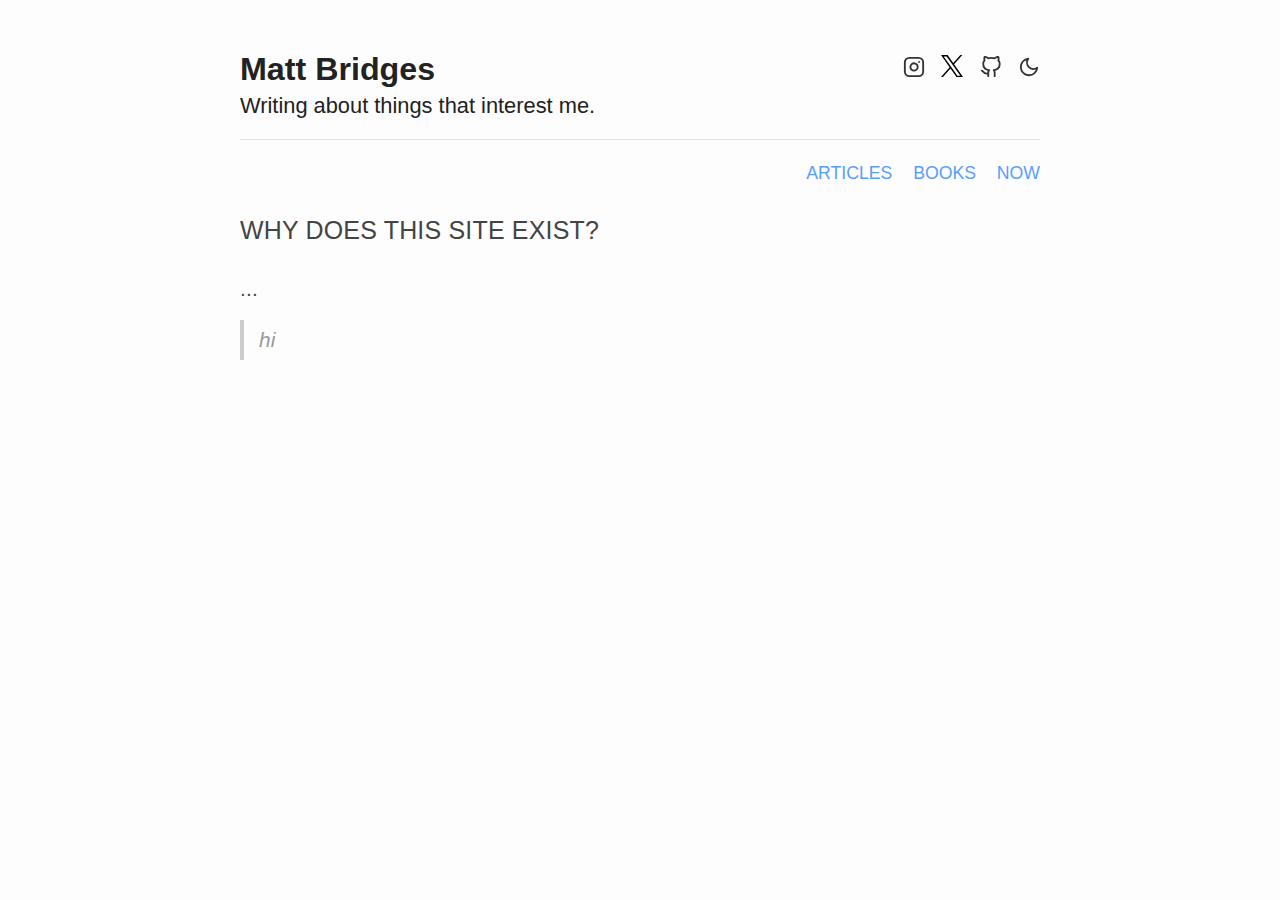
==== articles/why-does-this-site-exist/index.html @ afa7470a "rough site structure" ====
<!DOCTYPE html>
<html lang="en">
  <head>
    <meta charset="utf-8" />
    <title>Matt Bridges</title>
    <meta name="description" content="Observations of a platform engineer" />
    <meta name="viewport" content="width=device-width, initial-scale=1" />

    <link rel="shortcut icon" href="/assets/images/favicon/favicon-32x32.png" />
    <link
      rel="alternate"
      type="application/rss+xml"
      href="/rss.xml"
      title="RSS Feed"
    />

    <link rel="stylesheet" type="text/css" href="/assets/css/index.css" />

    <link
      rel="apple-touch-icon"
      sizes="180x180"
      href="/assets/images/favicon/apple-touch-icon.png"
    />
    <link
      rel="icon"
      type="image/png"
      sizes="32x32"
      href="/assets/images/favicon/favicon-32x32.png"
    />
    <link
      rel="icon"
      type="image/png"
      sizes="16x16"
      href="/assets/images/favicon/favicon-16x16.png"
    />
    <link rel="manifest" href="/assets/images/favicon/site.webmanifest" />

    <meta property="og:url" content="https://indigo-mesa.com" />
    <meta property="og:type" content="website" />
    <meta property="og:title" content="Matt Bridges" />
    <meta
      property="og:description"
      content="Observations of a platform engineer"
    />
    <!-- TODO: I think google immage assist -->
    <!-- <meta
      property="og:image"
      content="https://indigo-mesa.com/assets/images/og/home.jpg"
    /> -->

    <meta name="twitter:card" content="summary" />
    <meta name="twitter:site" content="@EatsIndigo" />
    <meta name="twitter:creator" content="@EatsIndigo" />
  </head>

  <body>
    <script src="/assets/js/lib.js"></script>
    <script src="/assets/js/dark-mode.js"></script>

    <div class="container">
      <header>
        <section class="bio">
          <a href="/index.html">
            <h1>Matt Bridges</h1>
          </a>

          <h2>Writing about things that interest me.</h2>
        </section>

        <!-- START:LINKS -->

        <section class="links">
          <a
            href="https://www.instagram.com/eatsindigo/"
            aria-label="Instagram"
          >
            <svg
              xmlns="http://www.w3.org/2000/svg"
              width="22"
              height="22"
              viewBox="0 0 24 24"
              fill="none"
              stroke="#333"
              stroke-width="2"
              stroke-linecap="round"
              stroke-linejoin="round"
            >
              <rect x="2" y="2" width="20" height="20" rx="5" ry="5"></rect>
              <path d="M16 11.37A4 4 0 1 1 12.63 8 4 4 0 0 1 16 11.37z"></path>
              <line x1="17.5" y1="6.5" x2="17.51" y2="6.5"></line>
            </svg>
          </a>

          <a href="https://x.com/EatsIndigo" aria-label="X">
            <svg
              xmlns="http://www.w3.org/2000/svg"
              xmlns:xlink="http://www.w3.org/1999/xlink"
              version="1.1"
              id="Layer_1"
              width="24px"
              height="24px"
              viewBox="0 0 24 24"
              style="enable-background: new 0 0 24 24"
              xml:space="preserve"
            >
              <path
                d="M14.095479,10.316482L22.286354,1h-1.940718l-7.115352,8.087682L7.551414,1H1l8.589488,12.231093L1,23h1.940717  l7.509372-8.542861L16.448587,23H23L14.095479,10.316482z M11.436522,13.338465l-0.871624-1.218704l-6.924311-9.68815h2.981339  l5.58978,7.82155l0.867949,1.218704l7.26506,10.166271h-2.981339L11.436522,13.338465z"
              />
            </svg>
          </a>

          <a href="https://github.com/itsindigo" aria-label="GitHub">
            <svg
              xmlns="http://www.w3.org/2000/svg"
              width="22"
              height="22"
              viewBox="0 0 24 24"
              fill="none"
              stroke="#333"
              stroke-width="2"
              stroke-linecap="round"
              stroke-linejoin="round"
            >
              <path
                d="M9 19c-5 1.5-5-2.5-7-3m14 6v-3.87a3.37 3.37 0 0 0-.94-2.61c3.14-.35 6.44-1.54 6.44-7A5.44 5.44 0 0 0 20 4.77 5.07 5.07 0 0 0 19.91 1S18.73.65 16 2.48a13.38 13.38 0 0 0-7 0C6.27.65 5.09 1 5.09 1A5.07 5.07 0 0 0 5 4.77a5.44 5.44 0 0 0-1.5 3.78c0 5.42 3.3 6.61 6.44 7A3.37 3.37 0 0 0 9 18.13V22"
              ></path>
            </svg>
          </a>

          <a href="#" class="dark-mode" aria-label="Dark mode">
            <svg
              xmlns="http://www.w3.org/2000/svg"
              width="22"
              height="22"
              viewBox="0 0 24 24"
              fill="none"
              stroke="#333"
              stroke-width="2"
              stroke-linecap="round"
              stroke-linejoin="round"
              class="feather feather-moon"
            >
              <path d="M21 12.79A9 9 0 1 1 11.21 3 7 7 0 0 0 21 12.79z"></path>
            </svg>
          </a>
        </section>

        <!-- END:LINKS -->
      </header>

      <nav>
        <a href="/pages/articles/index.html">Articles</a>
        <a href="/pages/books/index.html">Books</a>
        <a href="/pages/now/index.html">Now</a>
      </nav>

      <article>
        <h3>Why does this site exist?</h3>

        <p>...</p>

        <blockquote>hi</blockquote>
      </article>
    </div>
  </body>
</html>
---- assets/css/index.css ----
*,
*::before,
*::after {
  box-sizing: border-box;
}

ul[class],
ol[class] {
  padding: 0;
}

body,
h1,
h2,
h3,
h4,
p,
ul[class],
ol[class],
li,
figure,
figcaption,
blockquote,
dl,
dd {
  margin: 0;
}

html {
  font-size: 65%;
  -webkit-text-size-adjust: 100%;
}

body {
  min-height: 100vh;
  scroll-behavior: smooth;
  line-height: 1.2;
  -webkit-font-smoothing: antialiased;
  background: #fdfdfd;
}

ul[class],
ol[class] {
  list-style: none;
}

a:not([class]) {
  text-decoration-skip-ink: auto;
}

img {
  max-width: 100%;
}

article > * + * {
  margin-top: 1.4em;
}

input,
button,
textarea,
select {
  font: inherit;
}

::selection {
  background: #57aeff99;
  color: #222;
}

::-moz-selection {
  background: #57aeff99;
  color: #222;
}

body {
  padding: 30px 50px;
  font-family:
    -apple-system,
    BlinkMacSystemFont,
    Roboto,
    Helvetica Neue,
    Arial,
    Noto Sans,
    sans-serif;
  font-size: 2rem;
  color: #222;
}

a {
  text-decoration: none;
  color: #579eff;
}

.container {
  max-width: 800px;
  min-width: 300px;
  margin: 0 auto;
}

h1 {
  font-size: 3.1rem;
  font-weight: 600;
}

h2 {
  margin-top: 3px;
  font-size: 2.1rem;
  line-height: 2.6rem;
  font-weight: 300;
}

h3 {
  text-transform: uppercase;
  font-size: 2.4rem;
  font-weight: 500;
  margin-bottom: 20px;
}

h4 {
  font-size: 2rem;
  font-weight: 600;
  margin-bottom: 20px;
}

h3.main {
  text-transform: none;
}

header {
  margin-top: 20px;
  display: flex;
  justify-content: space-between;
  align-items: flex-start;
  flex-wrap: wrap;
  padding-bottom: 20px;
  margin-bottom: 20px;
  border-bottom: solid 1px #e0e0e0;
}

header .bio a {
  color: #222;
}

header .links {
  padding-top: 4px;
}

header .links a {
  margin-left: 10px;
}

header .links a svg:hover {
  stroke: #30a0ff;
}

header .links a svg:hover .masto,
header .links a svg:hover .yt {
  fill: #30a0ff;
}

nav {
  text-align: right;
  margin-bottom: 30px;
}

nav a {
  display: inline-block;
  font-size: 1.7rem;
  text-transform: uppercase;
  font-weight: 500;
  margin-left: 15px;
}

.profile {
  display: flex;
  gap: 20px;
  margin-top: -40px;
  margin-bottom: 25px;
}

.profile img {
  width: 100px;
  border: solid 2px #eee;
  border-radius: 50%;
  box-shadow: 0px 0px 10px #f0f0f0;
}

.dark .profile img {
  border: solid 2px #111;
  box-shadow: 0px 0px 10px #0b0a0d;
}

.info {
  display: flex;
  flex-direction: column;
  gap: 20px;
  margin-bottom: 20px;
}

.info section .title {
  font-size: 26px;
  font-weight: 300;
  margin-bottom: 20px;
}

.info section .item {
  font-size: 18px;
  display: flex;
  gap: 10px;
  margin-left: 20px;
  margin-bottom: 12px;
}

.info section .item:last-child {
  margin-bottom: 0;
}

article {
  font-size: 2rem;
  font-weight: 400;
  line-height: 2.9rem;
  letter-spacing: 0.2px;
  color: #444;
}

code {
  font-family: monospace;
  background: #f0f0f0;
  border: solid 1px #eee;
  padding: 3px 5px;
  border-radius: 5px;
}

blockquote {
  background: transparent;
  border-left: 4px solid #ccc;
  margin: 1.5rem 0;
  padding: 0.5rem 15px;
  font-style: italic;
  color: #999;
}

ul {
  list-style: none;
  padding: 5px 0 0 0;
  margin: 0;
}

li {
  margin-top: 1.8rem;
  margin-left: 2.5em;
  position: relative;
}

li::before {
  content: "•";
  color: #ccc;
  font-size: 3rem;
  left: -2rem;
  top: -0.24rem;
  position: absolute;
}

p.esperanto-text {
  background-image: url("/assets/images/flags/eo.png");
  background-repeat: no-repeat;
  background-position: left 6px;
  background-size: 25px;
  padding-left: 37px;
}

p.english-text {
  background-image: url("/assets/images/flags/en.png");
  background-repeat: no-repeat;
  background-position: left 6px;
  background-size: 25px;
  padding-left: 37px;
}

p.english-text.center,
p.esperanto-text.center {
  background-position: left center;
  background-size: 20px;
  padding-left: 32px;
}

p.english-text.closer,
p.esperanto-text.closer {
  margin-top: 0;
}

.green-left-border {
  border-left: solid 3px #4bd44bac;
  padding-left: 15px;
  padding: 3px 0 0 15px;
}

.green-left-border p {
  margin-top: 1.4em;
}

.green-left-border p:first-child {
  margin-top: 0;
}

.article-link {
  display: flex;
  color: #444;
  margin-top: 3rem;
}

.article-link:nth-of-type(1) {
  margin-top: 0;
}

.article-link .time {
  padding: 8px;
  background: #f9f9f9;
  border: solid 2px #eee;
  border-radius: 8px;
  color: #666;
  min-width: 65px;
  text-align: center;
  line-height: 1.5;
}

.article-link .time .month {
  font-size: 1.7rem;
  text-transform: uppercase;
}

.article-link .time .year {
  font-size: 1.5rem;
}

.article-link .details {
  margin-left: 20px;
  max-width: 75%;
}

.article-link .details .title {
  font-weight: 600;
  text-transform: uppercase;
  font-size: 1.9rem;
}

.article-link .details .summary {
  margin-top: 5px;
  font-size: 1.8rem;
  line-height: 2.8rem;
  color: #666;
}

.video-container {
  height: 0px;
  padding-top: 0px;
  padding-bottom: 56.2%;
  position: relative;
  overflow: hidden;
  margin-bottom: 15px;
}

.conversation {
  position: relative;
  border: solid 1px #ddd;
  margin-bottom: 20px;
  border-radius: 10px;
}

.dark ::selection {
  background: #57aeff;
  color: #222;
}

.dark ::-moz-selection {
  background: #57aeff;
  color: #222;
}

.dark a {
  color: #57aeff;
}

.dark .conversation {
  border-color: #555;
}

.conversation .info {
  background: #cff8cb;
  color: #367431;
  padding: 15px;
  margin: 10px;
  line-height: 2.5rem;
  border-radius: 10px;
}

.dark .conversation .info {
  background: #444;
  color: #ccc;
}

.conversation .messages {
  padding: 10px 0;
}

.conversation .messages .message {
  position: relative;
  margin: 10px 10px 20px 80px;
}

.conversation .messages .message:last-child {
  margin-bottom: 10px;
}

.conversation .messages .message img {
  position: absolute;
  width: 60px;
  height: 60px;
  top: 0;
  left: -70px;
  bottom: 0;
}

.conversation .messages .message .lines {
  display: inline-block;
  padding: 5px 10px;
  min-height: 50px;
  background: #f6f6f6;
  border-radius: 10px;
}

.dark .conversation .messages .message .lines {
  background: #444;
  color: #fff;
}

.conversation .messages .message .lines div {
  background-repeat: no-repeat;
  background-size: 20px;
  background-position: center left;
  padding: 5px 10px 5px 26px;
  line-height: 20px;
}

.conversation .messages .message .lines .eo {
  background-image: url("/assets/by-post/fzt/eo.png");
}

.conversation .messages .message .lines .en {
  background-image: url("/assets/by-post/fzt/en.png");
}

.conversation .input {
  border-top: solid 1px #ddd;
  padding: 5px;
}

.dark .conversation .input {
  border-color: #555;
}

.conversation .input .buttons {
  user-select: none;
  -webkit-tap-highlight-color: transparent;
}

.conversation .input .buttons .button {
  background: #eee;
  border: solid 2px #eee;
  border-radius: 10px;
  margin: 5px;
  padding: 10px;
  display: inline-block;
  min-width: 40px;
  text-align: center;
  user-select: none;
  -webkit-tap-highlight-color: transparent;
}

.dark .conversation .input .buttons .button {
  border-color: #555;
  background: #444;
  color: #fff;
}

.conversation .input .buttons .button.selected {
  opacity: 0.4;
}

.conversation .input .buttons .button.selected:hover {
  opacity: 0.4;
  background: #eee;
  border: solid 2px #eee;
  cursor: default;
}

.dark .conversation .input .buttons .button.selected:hover {
  border-color: #555;
  background: #444;
}

.conversation .input .buttons .button:hover {
  background: #ddd;
  border: solid 2px #ccc;
  cursor: pointer;
}

.dark .conversation .input .buttons .button:hover {
  border-color: #666;
  background: #555;
}

.conversation .input .mistake {
  border: solid 2px #f7ada7;
  padding: 10px;
  margin: 5px 5px 15px 5px;
  line-height: 3rem;
  border-radius: 10px;
  text-align: center;
  color: #ce766d;
  display: none;
}

.dark .conversation .input .mistake {
  border: solid 2px #f78d87;
  color: #ee766d;
}

.conversation .input .mistake b {
  font-weight: 900;
}

.conversation .input .skip {
  display: block;
  margin: 10px 0;
  text-align: center;
  user-select: none;
  -webkit-tap-highlight-color: transparent;
}

.conversation .input .complete {
  font-weight: 900;
  text-align: center;
  padding: 15px 0;
  line-height: 24px;
  display: none;
}

.dark .conversation .input .complete {
  color: #fff;
}

.conversation .clap {
  padding: 50px;
  font-size: 100px;
  line-height: 100px;
  border-radius: 50%;
  background: rgba(0, 0, 0, 0.2);
  position: absolute;
  width: 200px;
  height: 200px;
  margin: auto;
  position: absolute;
  top: 0;
  left: 0;
  bottom: 0;
  right: 0;
  display: none;
}

.message-template {
  display: none;
}

.code-block {
  background: #222;
  color: #fff;
  font-family: monospace;
  padding: 10px;
}

.dark .code-block {
  background: #3a3a3a;
}

.date {
  background-image: url("/assets/images/general/time.svg");
  background-repeat: no-repeat;
  background-size: 18px;
  background-position: left center;
  padding-left: 23px;
  color: #999;
  font-size: 17px;
}

.past-now-entries {
  margin-top: 30px;
  padding-top: 30px;
  border-top: solid 1px #ddd;
}

.dark .past-now-entries {
  border-top: solid 1px #444;
}

.past-now-entries .label {
  text-transform: uppercase;
  color: #999;
  font-size: 15px;
}

.past-now-entries .entries {
  display: flex;
  flex-wrap: wrap;
  margin-top: 15px;
  gap: 15px;
}

.past-now-entries .entries a {
  border: solid 1px #ddd;
  border-radius: 8px;
  text-transform: uppercase;
  font-size: 15px;
  padding: 4px 7px;
  white-space: nowrap;
}

.dark .past-now-entries .entries a {
  border: solid 1px #444;
}

.tags {
  display: flex;
  flex-wrap: wrap;
}

.tags a {
  color: #666;
  background: #f8f8f8;
  border: solid 1.5px #ddd;
  border-radius: 5px;
  padding: 3px 7px;
  margin: 0 8px 8px 0;
  text-transform: uppercase;
  font-size: 1.4rem;
  line-height: 2rem;
}

.dark .tags a {
  border-color: #555;
  background: rgb(36, 41, 46);
  color: #eee;
}

.tags a:hover,
.tags a.active {
  border: solid 1.5px #30a0ff;
  color: #30a0ff;
}

.dark .tags a:hover,
.dark .tags a.active {
  border: solid 1.5px #30a0ff;
  color: #30a0ff;
}

.books {
  display: flex;
  flex-wrap: wrap;
}

.books a {
  margin: 0 28px 28px 0;
}

.books a img {
  width: 170px;
  height: 246px;
}

/* --- dark mode --- */

.dark {
  background: #222;
  background: rgb(15, 20, 25);
  color: #fff;
}

.dark header {
  border-color: rgb(33, 40, 47);
}

.dark h1,
.dark h2,
.dark h3,
.dark h4 {
  color: #f9f9f9;
}

.dark .typewriter .greetings h3 {
  border-left-color: #fff;
  border-right-color: #fff;
}

.dark .typewriter .greetings h3.hebrew {
  animation:
    typing 0.5s steps(4, end),
    blink-caret-dark 0.7s step-end infinite;
}

.dark .typewriter .greetings h3.esperanto {
  animation:
    typing 0.5s steps(7, end),
    blink-caret-dark 0.7s step-end infinite;
}

.dark .typewriter .greetings h3.german {
  animation:
    typing 0.5s steps(5, end),
    blink-caret-dark 0.7s step-end infinite;
}

.dark .typewriter .greetings h3.spanish {
  animation:
    typing 0.5s steps(4, end),
    blink-caret-dark 0.7s step-end infinite;
}

.dark .typewriter .greetings h3.english {
  animation:
    typing 0.5s steps(5, end),
    blink-caret-dark 0.7s step-end infinite;
}

.dark .article-link {
  color: #fff;
}

.dark .article-link .time {
  background: rgb(20, 25, 30);
  border: solid 2px rgb(33, 40, 47);
  color: #bbb;
}

.dark .article-link .summary {
  color: #bbb;
}

.dark svg {
  stroke: #fff;
  fill: none;
}

svg .masto,
svg .yt {
  fill: #333;
}

.dark svg .masto,
.dark svg .yt {
  fill: #fff;
}

.dark p {
  color: #f0f0f0;
}

.dark li {
  color: #f0f0f0;
}

.dark code {
  background: #444;
  border-color: #555;
}

.dark blockquote {
  background: transparent;
  border-color: #4c4c4c;
  color: #999;
  font-style: italic;
}

.projects {
  display: flex;
  flex-direction: row;
  flex-wrap: wrap;
  align-items: stretch;
  justify-content: space-between;
}

.projects .project {
  background: #f9f9f9;
  border: solid 2px #eee;
  border-radius: 8px;
  margin-bottom: 4%;
  min-width: 280px;
  width: 48%;
  padding-bottom: 15px;
  color: #222;
}

.dark .projects .project {
  background: rgb(23, 28, 33);
  border-color: rgb(33, 40, 47);
  color: #fff;
}

.projects .project h4 {
  font-weight: 500;
  font-size: 2rem;
  padding: 20px 20px 0 20px;
  text-align: center;
  color: #444;
}

.dark .projects .project h4 {
  color: #fff;
}

.projects .project .image {
  margin: 0 auto 20px auto;
  line-height: 0;
  overflow: hidden;
}

.projects .project .image img {
  width: 100%;
  height: 100%;
}

.projects .project p {
  padding: 0 30px;
  font-size: 1.6rem;
  line-height: 2.4rem;
  text-align: center;
}

.projects .project .tags {
  margin-top: 10px;
  display: flex;
  flex-wrap: wrap;
  justify-content: center;
  align-items: center;
}

.projects .project .tags span {
  font-size: 1rem;
  line-height: 1.5rem;
  text-transform: uppercase;
  background: #eee;
  border: solid 1.5px #ddd;
  border-radius: 4px;
  padding: 3px 5px;
  margin: 5px;
  letter-spacing: 0.05rem;
}

.dark .projects .project .tags span {
  border-color: rgb(44, 53, 62);
  background: rgb(36, 41, 46);
  color: #fff;
}

.toast {
  position: fixed;
  right: 20px;
  display: inline-flex;
  flex-direction: row;
  align-items: center;
  gap: 3px;
  background: #f2f2f2;
  border: solid 2px #eaeaea;
  color: #222;
  white-space: nowrap;
  padding: 10px 12px;
  font-size: 16px;
  border-radius: 6px;
  opacity: 0;
}

.toast.show {
  animation: toast-in 250ms cubic-bezier(0.25, 0.5, 0.25, 1.5) forwards;
}

.toast.hide {
  animation: toast-out 250ms ease-out forwards;
}

.toast svg {
  width: 22px;
  stroke: #222;
}

@keyframes toast-in {
  from {
    opacity: 0.3;
    bottom: 0;
  }

  to {
    opacity: 1;
    bottom: 20px;
  }
}

@keyframes toast-out {
  from {
    opacity: 1;
    bottom: 20px;
  }

  to {
    opacity: 0;
    bottom: 0px;
  }
}

.dark .toast {
  color: #fff;
  background: rgb(25, 30, 35);
  border: solid 2px rgb(32, 37, 42);
}

.dark .toast svg {
  stroke: #fff;
}

@media screen and (max-width: 600px) {
  .projects .project {
    margin-bottom: 4%;
    min-width: 280px;
    width: 98%;
  }
}

@media screen and (max-width: 750px) {
  body {
    padding: 30px 20px;
  }

  header {
    display: flex;
    justify-content: left;
  }

  header .bio {
    text-align: center;
    width: 100%;
  }

  header .links {
    display: flex;
    align-items: center;
    justify-content: center;
    flex: 1;
    margin-top: 20px;
  }

  header .links a {
    margin: 0 10px;
  }

  header h2 {
    margin-top: 2px;
  }

  nav {
    text-align: center;
    padding-bottom: 15px;
    margin-bottom: 20px;
    border-bottom: solid 1px #e0e0e0;
  }

  .profile {
    margin-top: 0;
    padding-top: 10px;
  }

  .dark nav {
    border-bottom: solid 1px #303030;
    border-bottom: solid 1px rgb(33, 40, 47);
  }

  nav a {
    margin: 0 8px 8px 8px;
  }

  .tags {
    justify-content: left;
  }

  .books {
    justify-content: center;
  }
}
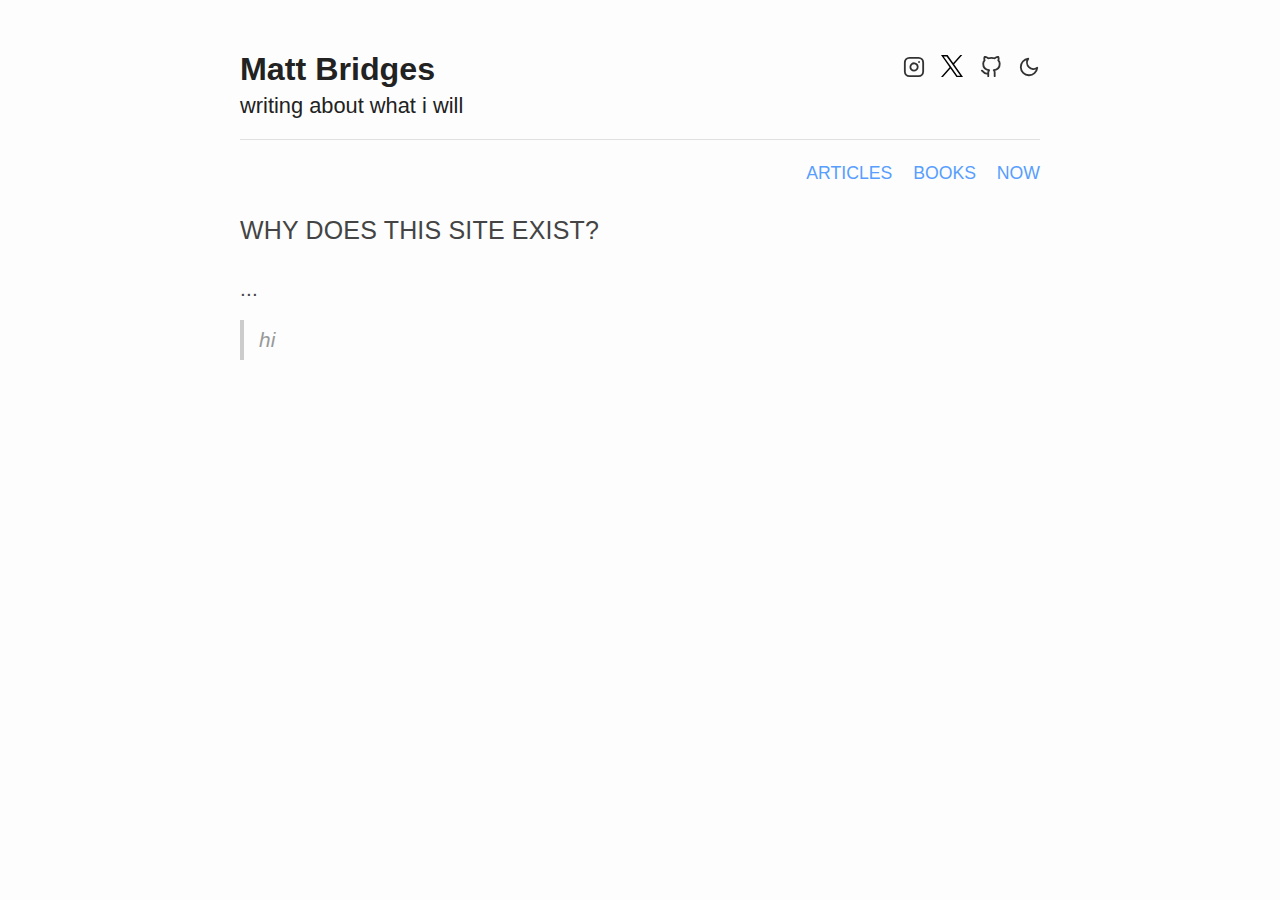
==== commit 8e168ffb: "draft: first draft of yellow fields" ====
--- a/articles/why-does-this-site-exist/index.html
+++ b/articles/why-does-this-site-exist/index.html
@@ -64,7 +64,7 @@
             <h1>Matt Bridges</h1>
           </a>
 
-          <h2>Writing about things that interest me.</h2>
+          <h2>writing about what i will</h2>
         </section>
 
         <!-- START:LINKS -->
--- a/assets/css/index.css
+++ b/assets/css/index.css
@@ -56,6 +56,10 @@
   margin-top: 1.4em;
 }
 
+article {
+  margin-bottom: 48px;
+}
+
 input,
 button,
 textarea,
@@ -75,14 +79,8 @@
 
 body {
   padding: 30px 50px;
-  font-family:
-    -apple-system,
-    BlinkMacSystemFont,
-    Roboto,
-    Helvetica Neue,
-    Arial,
-    Noto Sans,
-    sans-serif;
+  font-family: -apple-system, BlinkMacSystemFont, Roboto, Helvetica Neue, Arial,
+    Noto Sans, sans-serif;
   font-size: 2rem;
   color: #222;
 }
@@ -704,33 +702,23 @@
 }
 
 .dark .typewriter .greetings h3.hebrew {
-  animation:
-    typing 0.5s steps(4, end),
-    blink-caret-dark 0.7s step-end infinite;
+  animation: typing 0.5s steps(4, end), blink-caret-dark 0.7s step-end infinite;
 }
 
 .dark .typewriter .greetings h3.esperanto {
-  animation:
-    typing 0.5s steps(7, end),
-    blink-caret-dark 0.7s step-end infinite;
+  animation: typing 0.5s steps(7, end), blink-caret-dark 0.7s step-end infinite;
 }
 
 .dark .typewriter .greetings h3.german {
-  animation:
-    typing 0.5s steps(5, end),
-    blink-caret-dark 0.7s step-end infinite;
+  animation: typing 0.5s steps(5, end), blink-caret-dark 0.7s step-end infinite;
 }
 
 .dark .typewriter .greetings h3.spanish {
-  animation:
-    typing 0.5s steps(4, end),
-    blink-caret-dark 0.7s step-end infinite;
+  animation: typing 0.5s steps(4, end), blink-caret-dark 0.7s step-end infinite;
 }
 
 .dark .typewriter .greetings h3.english {
-  animation:
-    typing 0.5s steps(5, end),
-    blink-caret-dark 0.7s step-end infinite;
+  animation: typing 0.5s steps(5, end), blink-caret-dark 0.7s step-end infinite;
 }
 
 .dark .article-link {
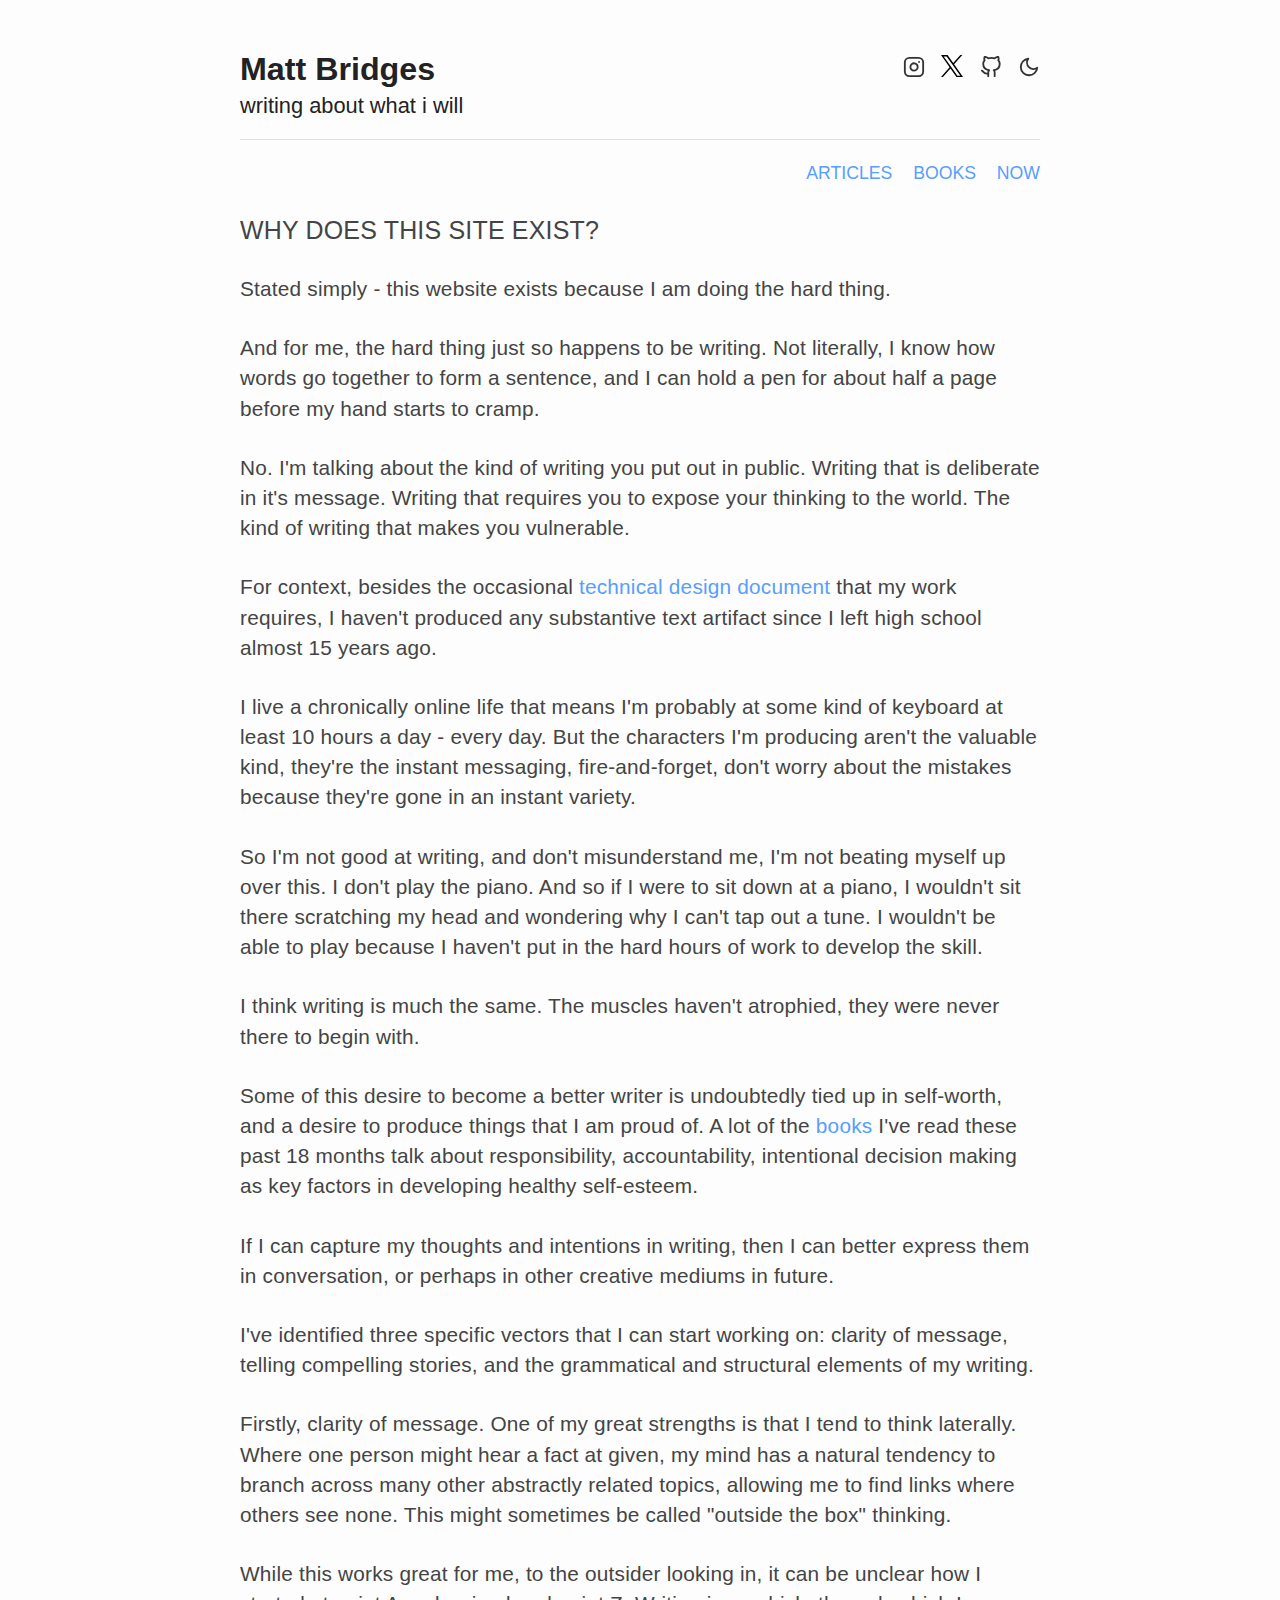
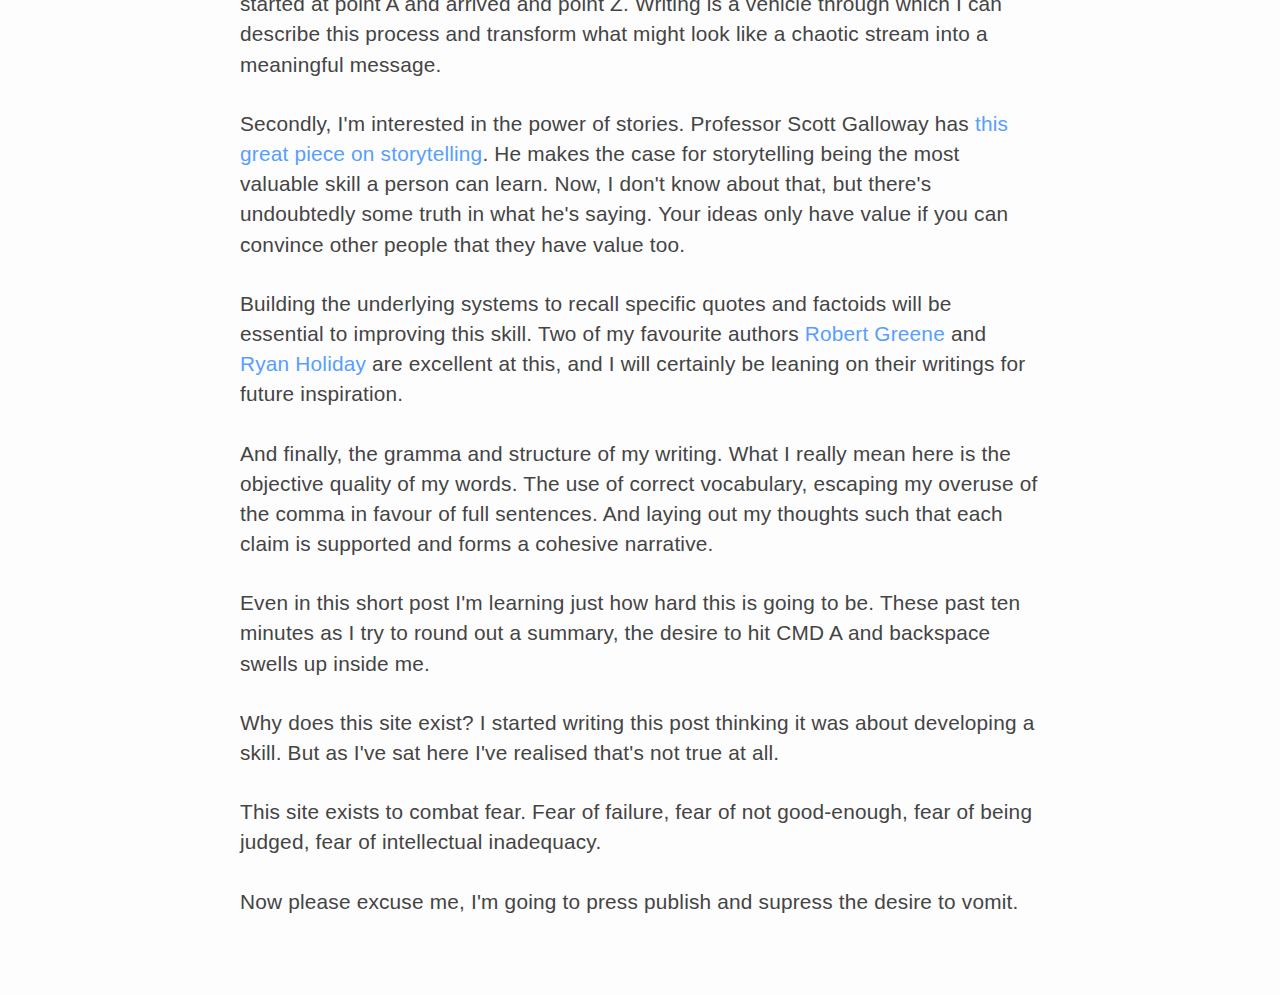
==== commit a89164a3: "why does this site exist" ====
--- a/articles/why-does-this-site-exist/index.html
+++ b/articles/why-does-this-site-exist/index.html
@@ -157,9 +157,138 @@
       <article>
         <h3>Why does this site exist?</h3>
 
-        <p>...</p>
-
-        <blockquote>hi</blockquote>
+        <p>
+          Stated simply - this website exists because I am doing the hard thing.
+        </p>
+
+        <p>
+          And for me, the hard thing just so happens to be writing. Not
+          literally, I know how words go together to form a sentence, and I can
+          hold a pen for about half a page before my hand starts to cramp.
+        </p>
+
+        <p>
+          No. I'm talking about the kind of writing you put out in public.
+          Writing that is deliberate in it's message. Writing that requires you
+          to expose your thinking to the world. The kind of writing that makes
+          you vulnerable.
+        </p>
+
+        <p>
+          For context, besides the occasional
+          <a
+            href="https://stackoverflow.blog/2020/04/06/a-practical-guide-to-writing-technical-specs/"
+            >technical design document</a
+          >
+          that my work requires, I haven't produced any substantive text
+          artifact since I left high school almost 15 years ago.
+        </p>
+
+        <p>
+          I live a chronically online life that means I'm probably at some kind
+          of keyboard at least 10 hours a day - every day. But the characters
+          I'm producing aren't the valuable kind, they're the instant messaging,
+          fire-and-forget, don't worry about the mistakes because they're gone
+          in an instant variety.
+        </p>
+
+        <p>
+          So I'm not good at writing, and don't misunderstand me, I'm not
+          beating myself up over this. I don't play the piano. And so if I were
+          to sit down at a piano, I wouldn't sit there scratching my head and
+          wondering why I can't tap out a tune. I wouldn't be able to play
+          because I haven't put in the hard hours of work to develop the skill.
+        </p>
+
+        <p>
+          I think writing is much the same. The muscles haven't atrophied, they
+          were never there to begin with.
+        </p>
+
+        <p>
+          Some of this desire to become a better writer is undoubtedly tied up
+          in self-worth, and a desire to produce things that I am proud of. A
+          lot of the <a href="/pages/books/index.html">books</a> I've read these
+          past 18 months talk about responsibility, accountability, intentional
+          decision making as key factors in developing healthy self-esteem.
+        </p>
+
+        <p>
+          If I can capture my thoughts and intentions in writing, then I can
+          better express them in conversation, or perhaps in other creative
+          mediums in future.
+        </p>
+
+        <p>
+          I've identified three specific vectors that I can start working on:
+          clarity of message, telling compelling stories, and the grammatical
+          and structural elements of my writing.
+        </p>
+
+        <p>
+          Firstly, clarity of message. One of my great strengths is that I tend
+          to think laterally. Where one person might hear a fact at given, my
+          mind has a natural tendency to branch across many other abstractly
+          related topics, allowing me to find links where others see none. This
+          might sometimes be called "outside the box" thinking.
+        </p>
+
+        <p>
+          While this works great for me, to the outsider looking in, it can be
+          unclear how I started at point A and arrived and point Z. Writing is a
+          vehicle through which I can describe this process and transform what
+          might look like a chaotic stream into a meaningful message.
+        </p>
+
+        <p>
+          Secondly, I'm interested in the power of stories. Professor Scott
+          Galloway has
+          <a href="https://www.profgalloway.com/storytelling/"
+            >this great piece on storytelling</a
+          >. He makes the case for storytelling being the most valuable skill a
+          person can learn. Now, I don't know about that, but there's
+          undoubtedly some truth in what he's saying. Your ideas only have value
+          if you can convince other people that they have value too.
+        </p>
+
+        <p>
+          Building the underlying systems to recall specific quotes and factoids
+          will be essential to improving this skill. Two of my favourite authors
+          <a href="https://powerseductionandwar.com/">Robert Greene</a> and
+          <a href="https://ryanholiday.net/">Ryan Holiday</a> are excellent at
+          this, and I will certainly be leaning on their writings for future
+          inspiration.
+        </p>
+
+        <p>
+          And finally, the gramma and structure of my writing. What I really
+          mean here is the objective quality of my words. The use of correct
+          vocabulary, escaping my overuse of the comma in favour of full
+          sentences. And laying out my thoughts such that each claim is
+          supported and forms a cohesive narrative.
+        </p>
+
+        <p>
+          Even in this short post I'm learning just how hard this is going to
+          be. These past ten minutes as I try to round out a summary, the desire
+          to hit CMD A and backspace swells up inside me.
+        </p>
+
+        <p>
+          Why does this site exist? I started writing this post thinking it was
+          about developing a skill. But as I've sat here I've realised that's
+          not true at all.
+        </p>
+
+        <p>
+          This site exists to combat fear. Fear of failure, fear of not
+          good-enough, fear of being judged, fear of intellectual inadequacy.
+        </p>
+
+        <p>
+          Now please excuse me, I'm going to press publish and supress the
+          desire to vomit.
+        </p>
       </article>
     </div>
   </body>
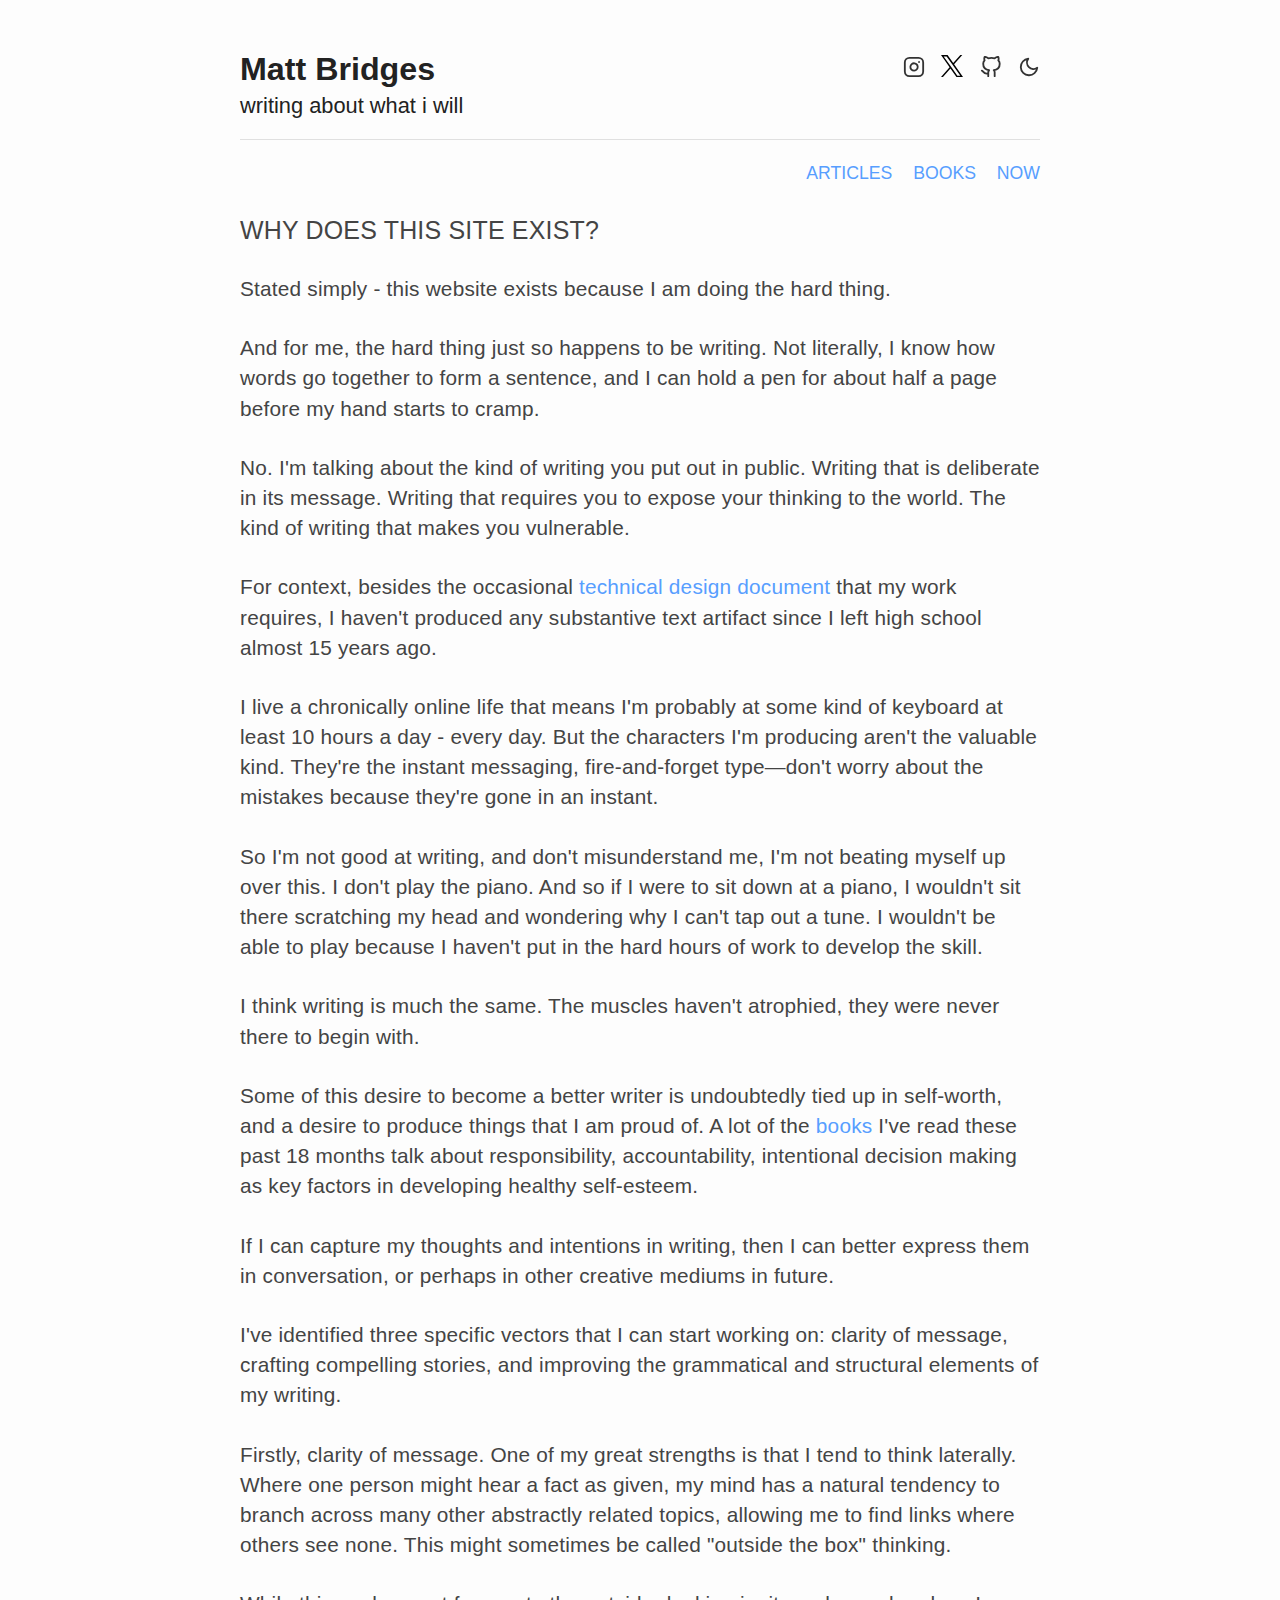
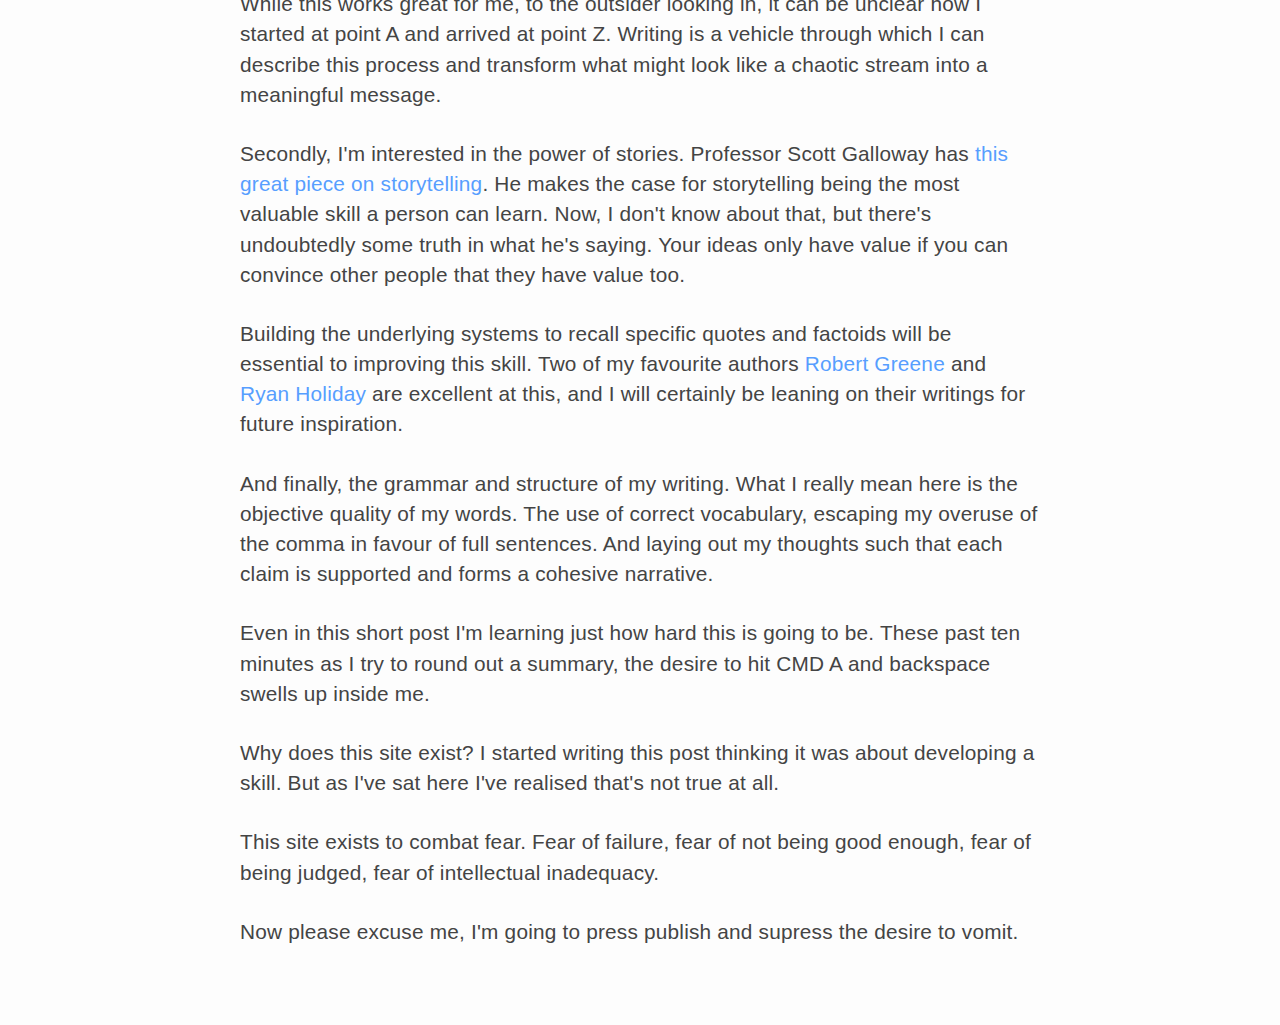
==== commit a114b821: "typos" ====
--- a/articles/why-does-this-site-exist/index.html
+++ b/articles/why-does-this-site-exist/index.html
@@ -169,7 +169,7 @@
 
         <p>
           No. I'm talking about the kind of writing you put out in public.
-          Writing that is deliberate in it's message. Writing that requires you
+          Writing that is deliberate in its message. Writing that requires you
           to expose your thinking to the world. The kind of writing that makes
           you vulnerable.
         </p>
@@ -187,9 +187,9 @@
         <p>
           I live a chronically online life that means I'm probably at some kind
           of keyboard at least 10 hours a day - every day. But the characters
-          I'm producing aren't the valuable kind, they're the instant messaging,
-          fire-and-forget, don't worry about the mistakes because they're gone
-          in an instant variety.
+          I'm producing aren't the valuable kind. They're the instant messaging,
+          fire-and-forget type—don't worry about the mistakes because they're
+          gone in an instant.
         </p>
 
         <p>
@@ -221,13 +221,13 @@
 
         <p>
           I've identified three specific vectors that I can start working on:
-          clarity of message, telling compelling stories, and the grammatical
-          and structural elements of my writing.
+          clarity of message, crafting compelling stories, and improving the
+          grammatical and structural elements of my writing.
         </p>
 
         <p>
           Firstly, clarity of message. One of my great strengths is that I tend
-          to think laterally. Where one person might hear a fact at given, my
+          to think laterally. Where one person might hear a fact as given, my
           mind has a natural tendency to branch across many other abstractly
           related topics, allowing me to find links where others see none. This
           might sometimes be called "outside the box" thinking.
@@ -235,7 +235,7 @@
 
         <p>
           While this works great for me, to the outsider looking in, it can be
-          unclear how I started at point A and arrived and point Z. Writing is a
+          unclear how I started at point A and arrived at point Z. Writing is a
           vehicle through which I can describe this process and transform what
           might look like a chaotic stream into a meaningful message.
         </p>
@@ -261,7 +261,7 @@
         </p>
 
         <p>
-          And finally, the gramma and structure of my writing. What I really
+          And finally, the grammar and structure of my writing. What I really
           mean here is the objective quality of my words. The use of correct
           vocabulary, escaping my overuse of the comma in favour of full
           sentences. And laying out my thoughts such that each claim is
@@ -281,8 +281,8 @@
         </p>
 
         <p>
-          This site exists to combat fear. Fear of failure, fear of not
-          good-enough, fear of being judged, fear of intellectual inadequacy.
+          This site exists to combat fear. Fear of failure, fear of not being
+          good enough, fear of being judged, fear of intellectual inadequacy.
         </p>
 
         <p>
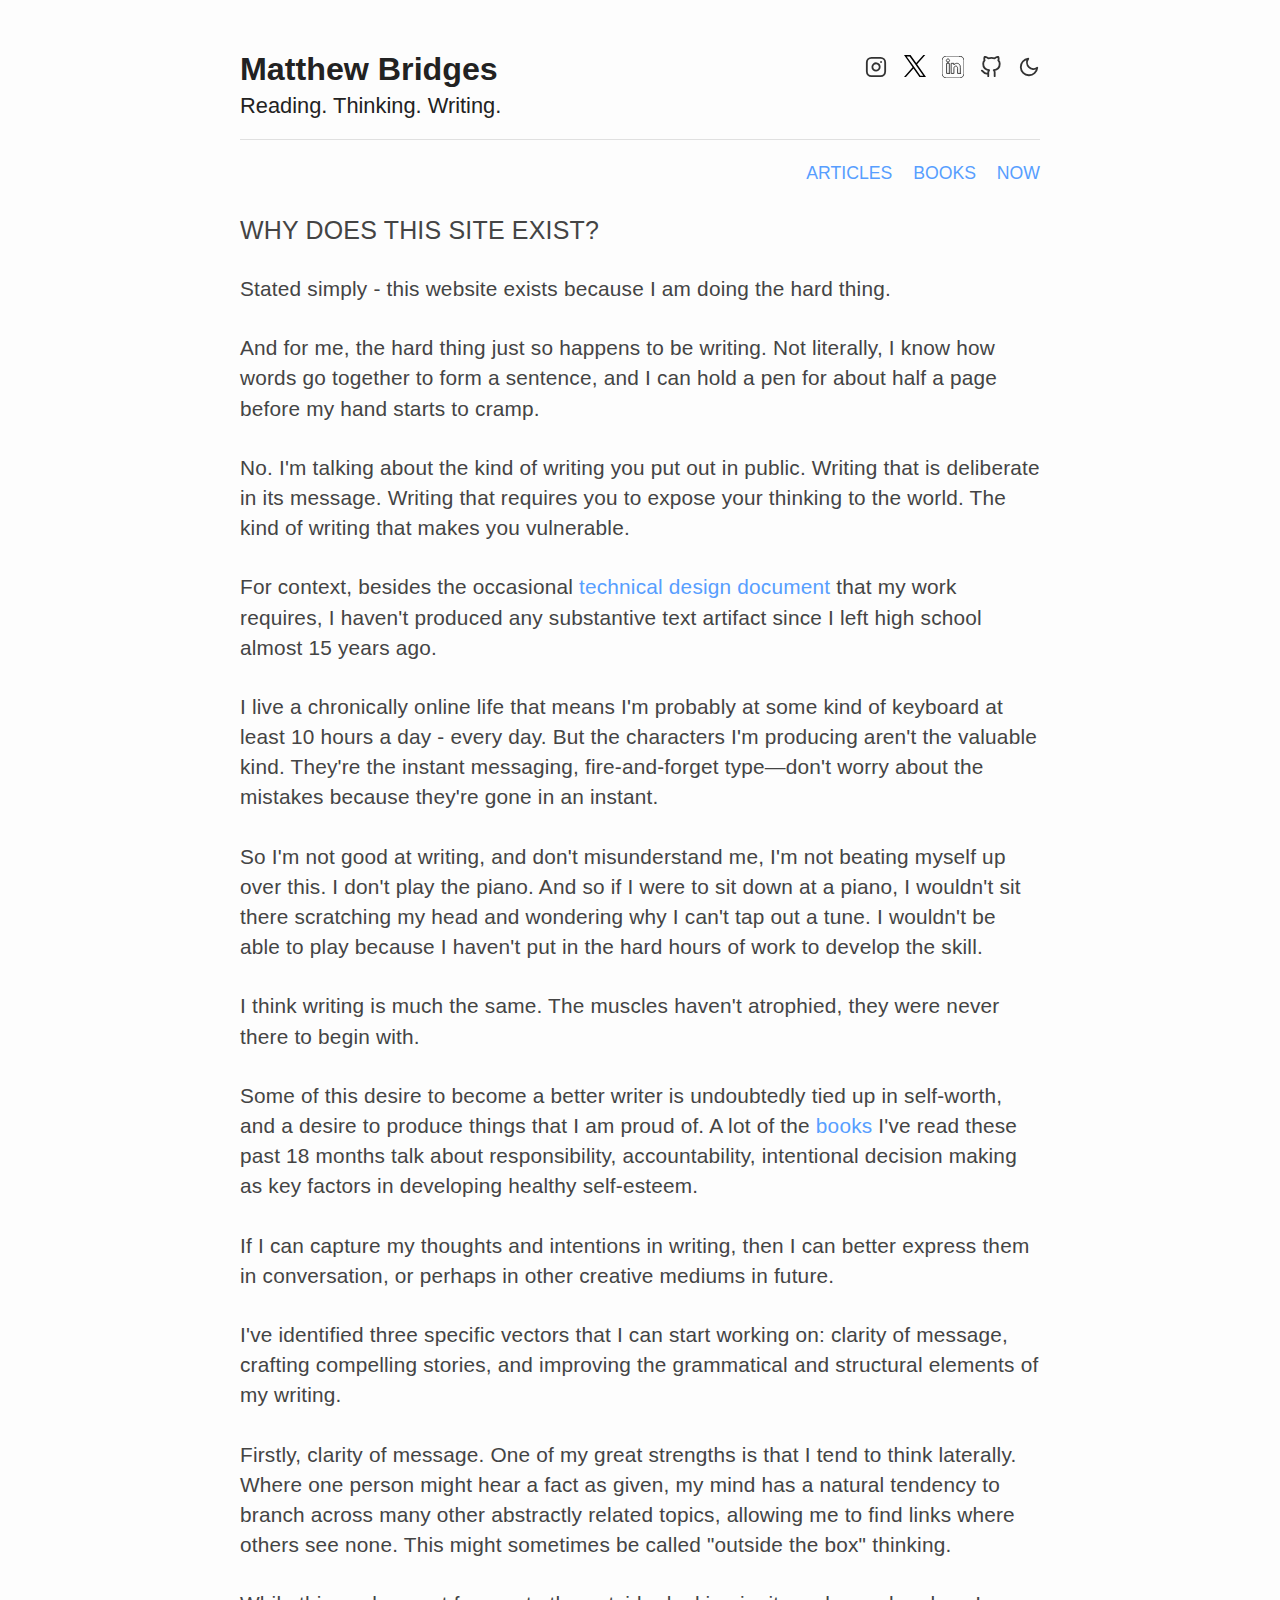
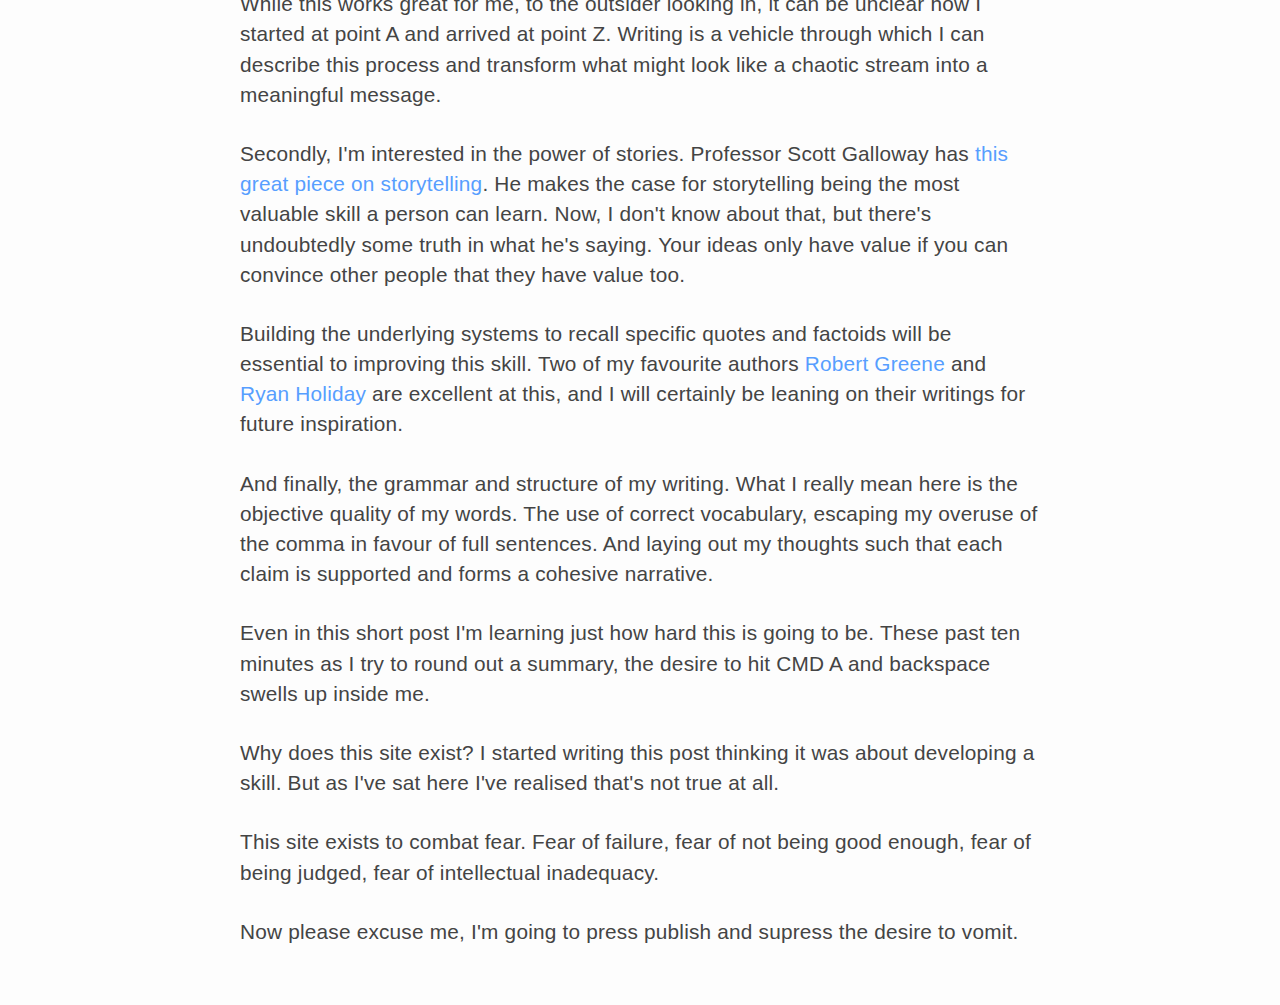
==== commit 38ec18ef: "landing page" ====
--- a/articles/why-does-this-site-exist/index.html
+++ b/articles/why-does-this-site-exist/index.html
@@ -2,7 +2,7 @@
 <html lang="en">
   <head>
     <meta charset="utf-8" />
-    <title>Matt Bridges</title>
+    <title>On The Daisy Hill</title>
     <meta name="description" content="Observations of a platform engineer" />
     <meta name="viewport" content="width=device-width, initial-scale=1" />
 
@@ -35,18 +35,13 @@
     />
     <link rel="manifest" href="/assets/images/favicon/site.webmanifest" />
 
-    <meta property="og:url" content="https://indigo-mesa.com" />
+    <meta property="og:url" content="https://onthedaisyhill.com" />
     <meta property="og:type" content="website" />
-    <meta property="og:title" content="Matt Bridges" />
+    <meta property="og:title" content="On The Daisy Hill" />
     <meta
       property="og:description"
-      content="Observations of a platform engineer"
-    />
-    <!-- TODO: I think google immage assist -->
-    <!-- <meta
-      property="og:image"
-      content="https://indigo-mesa.com/assets/images/og/home.jpg"
-    /> -->
+      content="Documenting curiosity, discovery, ambition and the journey to exist in the eternal now."
+    />
 
     <meta name="twitter:card" content="summary" />
     <meta name="twitter:site" content="@EatsIndigo" />
@@ -61,10 +56,10 @@
       <header>
         <section class="bio">
           <a href="/index.html">
-            <h1>Matt Bridges</h1>
-          </a>
-
-          <h2>writing about what i will</h2>
+            <h1>Matthew Bridges</h1>
+          </a>
+
+          <h2>Reading. Thinking. Writing.</h2>
         </section>
 
         <!-- START:LINKS -->
@@ -73,6 +68,7 @@
           <a
             href="https://www.instagram.com/eatsindigo/"
             aria-label="Instagram"
+            target="_blank"
           >
             <svg
               xmlns="http://www.w3.org/2000/svg"
@@ -91,7 +87,7 @@
             </svg>
           </a>
 
-          <a href="https://x.com/EatsIndigo" aria-label="X">
+          <a href="https://x.com/EatsIndigo" aria-label="X" target="_blank">
             <svg
               xmlns="http://www.w3.org/2000/svg"
               xmlns:xlink="http://www.w3.org/1999/xlink"
@@ -109,7 +105,33 @@
             </svg>
           </a>
 
-          <a href="https://github.com/itsindigo" aria-label="GitHub">
+          <a
+            href="https://linkedin.com/in/matthew-bridges/"
+            aria-label="LinkedIn"
+            target="_blank"
+          >
+            <svg
+              xmlns="http://www.w3.org/2000/svg"
+              width="22"
+              height="22"
+              viewBox="0 0 24 24"
+              fill="none"
+              stroke="#333"
+              stroke-width="1"
+              stroke-linecap="round"
+              stroke-linejoin="round"
+            >
+              <path
+                d="M19 0h-14c-2.761 0-5 2.239-5 5v14c0 2.761 2.239 5 5 5h14c2.762 0 5-2.239 5-5v-14c0-2.761-2.238-5-5-5zm-11 19h-3v-11h3v11zm-1.5-12.268c-.966 0-1.75-.79-1.75-1.764s.784-1.764 1.75-1.764 1.75.79 1.75 1.764-.783 1.764-1.75 1.764zm13.5 12.268h-3v-5.604c0-3.368-4-3.113-4 0v5.604h-3v-11h3v1.765c1.396-2.586 7-2.777 7 2.476v6.759z"
+              />
+            </svg>
+          </a>
+
+          <a
+            href="https://github.com/itsindigo"
+            aria-label="GitHub"
+            target="_blank"
+          >
             <svg
               xmlns="http://www.w3.org/2000/svg"
               width="22"
--- a/assets/css/index.css
+++ b/assets/css/index.css
@@ -78,11 +78,14 @@
 }
 
 body {
-  padding: 30px 50px;
+  padding: 30px 30px 10px 30px;
   font-family: -apple-system, BlinkMacSystemFont, Roboto, Helvetica Neue, Arial,
     Noto Sans, sans-serif;
   font-size: 2rem;
   color: #222;
+  display: flex;
+  flex-direction: column;
+  min-height: 100vh;
 }
 
 a {
@@ -92,8 +95,9 @@
 
 .container {
   max-width: 800px;
-  min-width: 300px;
+  min-width: 800px;
   margin: 0 auto;
+  flex: 1;
 }
 
 h1 {
@@ -168,6 +172,20 @@
   text-transform: uppercase;
   font-weight: 500;
   margin-left: 15px;
+}
+
+footer {
+  border-top-style: groove;
+  color: white;
+  text-align: center;
+  font-size: 0.9rem;
+  bottom: 0;
+  width: 100%;
+}
+
+footer p {
+  padding-top: 8px;
+  margin: 0;
 }
 
 .profile {
@@ -258,34 +276,6 @@
   left: -2rem;
   top: -0.24rem;
   position: absolute;
-}
-
-p.esperanto-text {
-  background-image: url("/assets/images/flags/eo.png");
-  background-repeat: no-repeat;
-  background-position: left 6px;
-  background-size: 25px;
-  padding-left: 37px;
-}
-
-p.english-text {
-  background-image: url("/assets/images/flags/en.png");
-  background-repeat: no-repeat;
-  background-position: left 6px;
-  background-size: 25px;
-  padding-left: 37px;
-}
-
-p.english-text.center,
-p.esperanto-text.center {
-  background-position: left center;
-  background-size: 20px;
-  padding-left: 32px;
-}
-
-p.english-text.closer,
-p.esperanto-text.closer {
-  margin-top: 0;
 }
 
 .green-left-border {
@@ -923,9 +913,9 @@
   }
 }
 
-@media screen and (max-width: 750px) {
+@media screen and (max-width: 800px) {
   body {
-    padding: 30px 20px;
+    padding: 10px 20px;
   }
 
   header {
@@ -961,6 +951,10 @@
     border-bottom: solid 1px #e0e0e0;
   }
 
+  .container {
+    min-width: 300px;
+  }
+
   .profile {
     margin-top: 0;
     padding-top: 10px;
